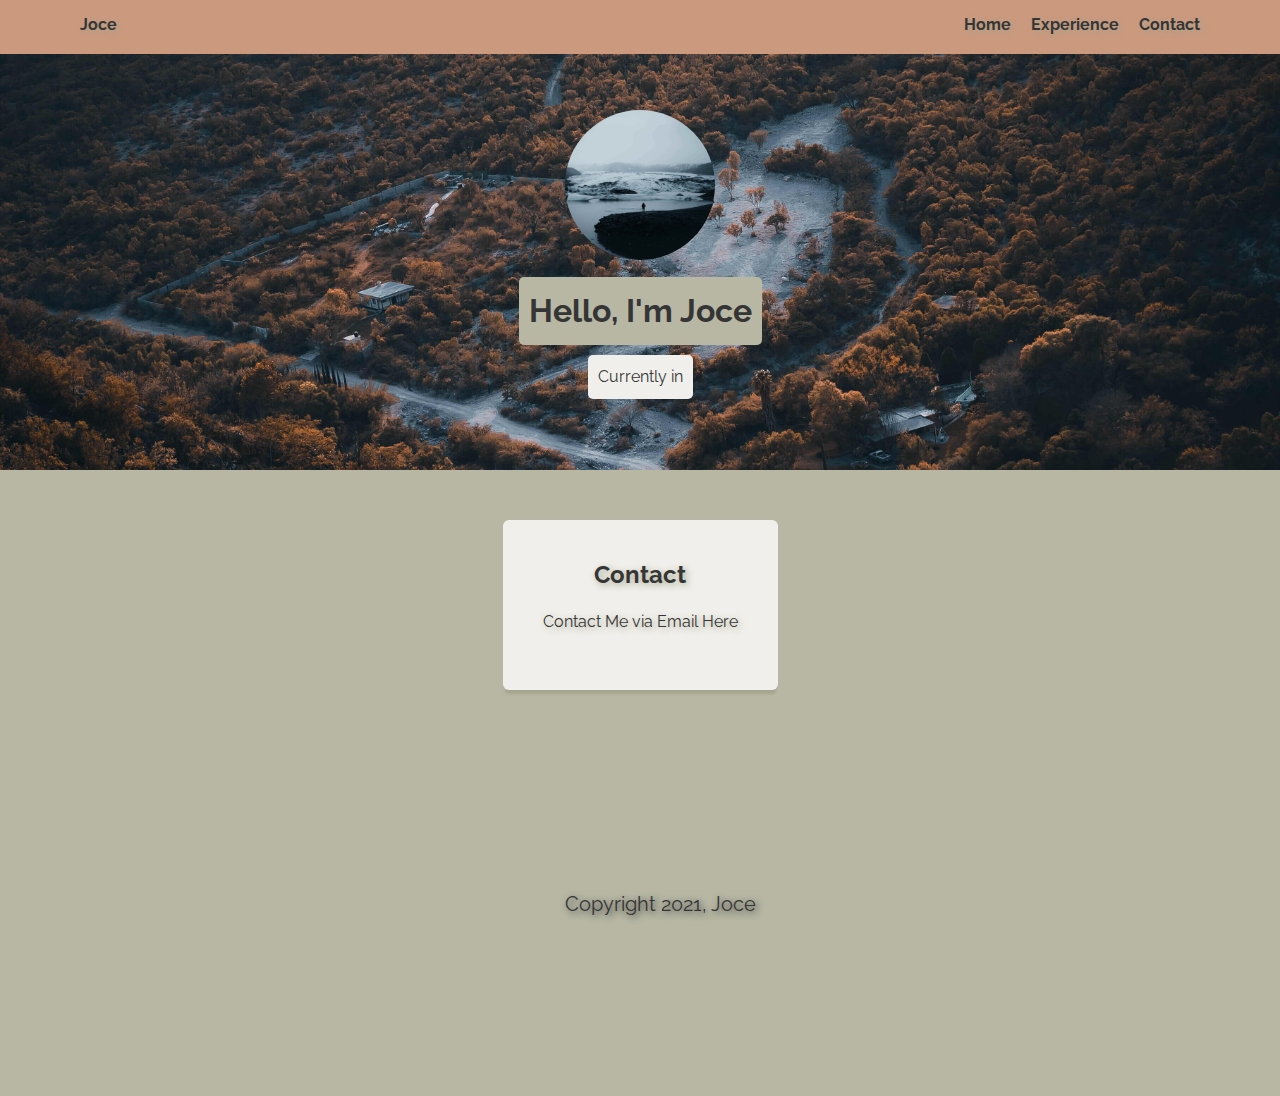
==== contact.html @ b4791da5 "Initial commit" ====
<!DOCTYPE html>
<html lang="en">

<head>
    <meta charset="utf-8">
    <title>Joce S</title>
    <meta name="viewport" content="width=device-width, initial-scale=1.0">
    <link rel="stylesheet" href="styles.css">
    <link href="https://fonts.googleapis.com/css2?family=Raleway:wght@100;400&display=swap" rel="stylesheet">
</head>

<body>

    <div class="main-nav">
        <ul class="nav">
            <li class="name">Joce</li>
            <li><a href="index.html">Home</a></li>
            <li><a href="experience.html">Experience</a></li>
            <li><a href="contact.html">Contact</a></li>
        </ul>
    </div>

    <header>
        <img src="images/Profile-1.jpg" alt="Profile Picture of me" class="profile-image">
        <h1 class="tag name">Hello, I'm Joce</h1>
        <p class="tag location">Currently in</p>
    </header>

    <main class="flex">
        <div class="card3">
            <h2>Contact</h2>
            <p> <a href="mailto:jocelynsantos02@gmail.com">Contact Me via Email Here</a> </p>
        </div>

        
   

    </main>
    <footer>
        <footer>
            <ul>
              <li><a href="https://github.com/Good-Beta" class="social github">Github</a></li>
            </ul>
        <p class="copyright">Copyright 2021, Joce</p>
    </footer>
</body>

</html>
---- styles.css ----
/* Global Layout Set-up */
* { 
  box-sizing: border-box;
}
  
body {
  margin: 0;
  padding: 0;
  text-align: center;
  font-family: 'Raleway', sans-serif;
  color: #222;
  background: #b7b7a4;
}
/* Link Styles */

a {
  text-decoration: none;
  color:#353535;
  text-shadow: 2px 2px 7px #a5a58d;
}
a:hover {
  color: #cb997e;
  font-weight: bold;
  text-shadow: 2px 2px 7px #a5a58d;
}

/* Section Styles */

.main-nav {
  width: 100%;
  background:  black;
  background:  #cb997e;
  min-height: 30px;
  padding: 10px;
  position: fixed;
  text-align: center;
}
.nav {
  display: flex;
  justify-content: space-around;
  font-weight: 700;
  list-style-type: none;
  margin: 0 auto;
  padding: 0;
}

.nav .name {
    display: block;
    margin-right: auto;
    color:#353535;
    text-shadow: 2px 2px 7px #a5a58d;
}
.nav li {
  padding: 5px 10px 10px 10px;
}
.nav a {
  transition: all .5s;
}
.nav a:hover {
  color: #f0efeb;
}

header {
  text-align: center;
  background: url('images/Background-1.jpg') no-repeat top center ;
  background-size: cover;
  overflow: hidden;
  padding-top: 60px;
}
header {
  line-height: 1.5;
}

header .profile-image {
  margin-top: 50px;
  width: 150px;
  height: 150px;
  border-radius: 50%;
}
header .profile-image:hover {
  visibility: hidden;
  transition:all 0.75s ease-out;
  opacity:0;
}
.tag {
  background-color: #b7b7a4;
  color: #353535;
  padding: 10px;
  border-radius: 5px;
  display: table;
  margin: 10px auto;
} 

.tag:hover{
  visibility: hidden;
  transition:all 0.75s ease-out;
  opacity:0;
}
.location {
  background-color:  #f0efeb;
  color: #353535;

}
.text1{
  visibility: hidden;
  opacity: 1s;
  opacity: 0;
}
h2 {
  color:#353535;
  text-shadow: 2px 2px 7px #a5a58d;
  text-align: center;
}

.card1{
  margin: 30px;
  padding: 20px 40px 40px;
  max-width: 500px;
  text-align: left;
  background: url('images/Image-1.jpg');
  background-size: cover;
  border-radius: 6px;
  box-shadow: 0 6px 3px -2px #a5a58d;
}
.card1:hover .text1{
  background:url('images/Image-1BACKGROUND');
  background-size:cover;
  margin: 30px;
  padding: 20px 40px 40px;
  max-width: 500px;
  border-radius: 6px;
  visibility: visible;
  transition:all 0.75s ease-in;
  opacity:1;

}
.text2{
  visibility: hidden;
  opacity: 1s;
  opacity: 0;
}
.card2:hover .text2{
  background:url('images/Image-2BACKGROUND');
  background-size:cover;
  margin: 30px;
  padding: 20px 40px 40px;
  max-width: 500px;
  border-radius: 6px;
  visibility: visible;
  transition:all 0.75s ease-in;
  opacity:1;
}
.card2{
  margin: 30px;
  padding: 20px 40px 40px;
  max-width: 500px;
  text-align: left;
  background: url('images/Image-2.jpg');
  background-size: cover;
  border-radius: 6px;
  box-shadow: 0 6px 3px -2px #a5a58d;
 
}

.card3{
  margin: 30px;
  padding: 20px 40px 40px;
  max-width: 500px;
  text-align: left;
  background-color: #f0efeb;
  border-radius: 6px;
  box-shadow: 0 6px 3px -2px #a5a58d;
}

ul.skills {
  padding: 0;
  text-align: center;
}

.skills li {
  border-radius: 6px;
  display: inline-block;
  background: #cb997e;
  color: white;
  padding: 5px 10px;
  margin: 2px;
}

.skills li:nth-child(odd) {
  background: #b7b7a4;
}

footer {
  width: 100%;
  min-height: 30px;
  padding: 20px 0 40px 20px;
}

footer .copyright {
  top: -8px;
  font-size: .75em;
}

footer ul {
  list-style-type: none;
  margin: 0;
  padding: 0;
}

footer ul li {
  display: inline-block;
}

a.social {
  display: inline-block;
  text-indent: -9999px;
  margin-left: 5px;
  width: 30px;
  height: 30px;
  background-size: 30px 30px;
  opacity: .4;
  transition: all .5s;
}

}
a.github {
  background-image: url(images/github.svg);
}
a.social:hover {
  opacity: 1;
}
.clearfix {
  clear: both;
}

/* Styles for larger screens */
@media screen and (min-width: 720px) {
  
  .flex {
      display: -ms-flexbox;      /* TWEENER - IE 10 */
      display: flex; 
      max-width: 1200px;
      -ms-flex-pack: distribute;
      justify-content: space-around;
      margin: 0 auto;
  }

  header {
    min-height: 470px;
  }

  .nav {
    max-width: 1200px;
    padding: 0 30px;
  }


  main {
    padding-top: 20px;
  }

  main p {
    line-height: 1.6em;
  }

  footer {
    color:#353535;
    text-shadow: 2px 2px 7px #353535;
    text-align: center;

    font-size: 1.3em;
    max-width: 1200px;
    margin: 40px auto;
  }

}
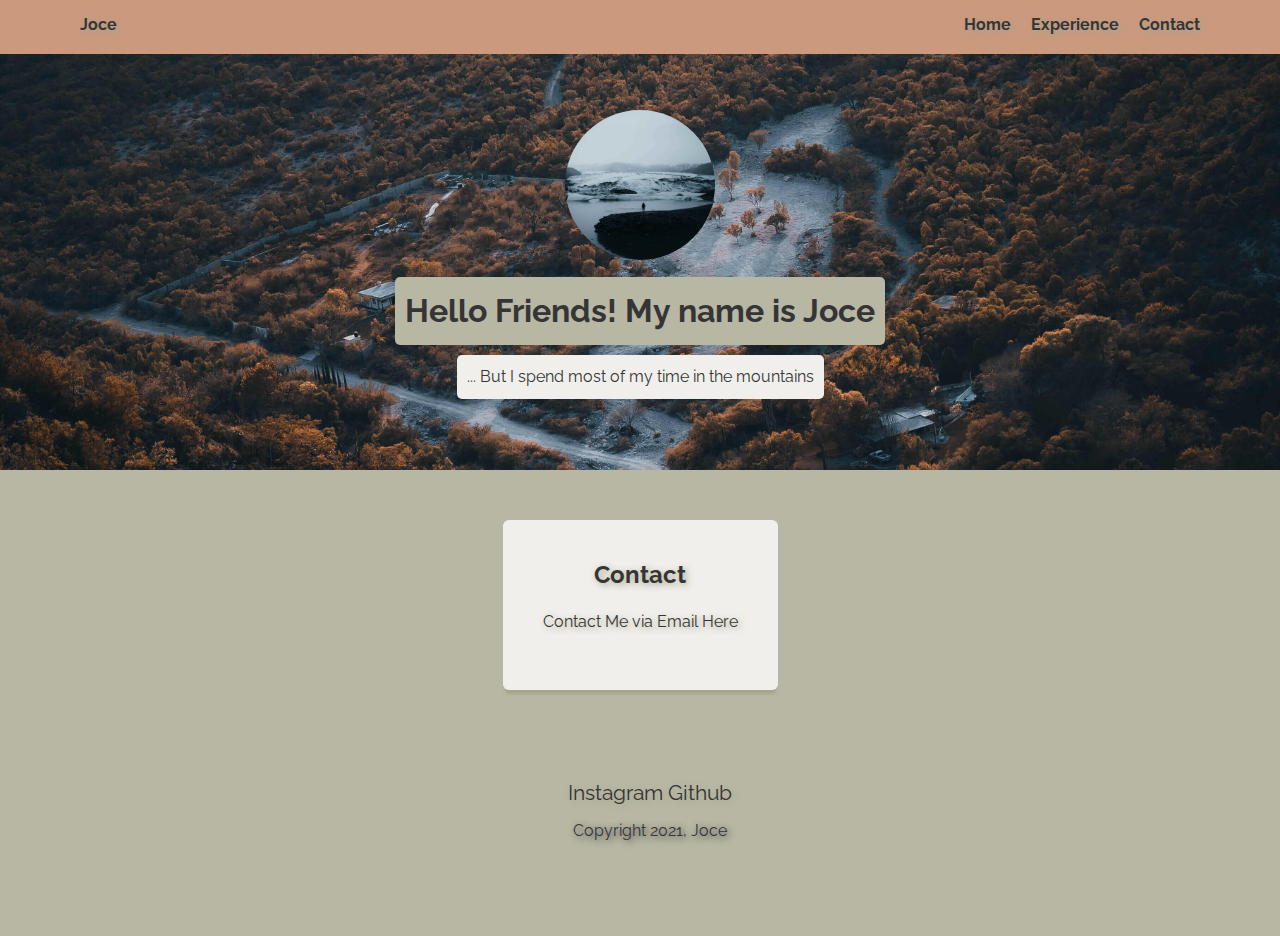
==== commit 9c69605d: "Multiple Changes" ====
--- a/contact.html
+++ b/contact.html
@@ -22,8 +22,8 @@
 
     <header>
         <img src="images/Profile-1.jpg" alt="Profile Picture of me" class="profile-image">
-        <h1 class="tag name">Hello, I'm Joce</h1>
-        <p class="tag location">Currently in</p>
+        <h1 class="tag name">Hello Friends! My name is Joce</h1>
+        <p class="tag location">... But I spend most of my time in the mountains</p>
     </header>
 
     <main class="flex">
@@ -37,9 +37,9 @@
 
     </main>
     <footer>
-        <footer>
             <ul>
-              <li><a href="https://github.com/Good-Beta" class="social github">Github</a></li>
+            <li><a href="https://www.instagram.com/_jocelynsahli_/"> Instagram</a></li>
+              <li><a href="https://github.com/Good-Beta">Github</a></li>
             </ul>
         <p class="copyright">Copyright 2021, Joce</p>
     </footer>
--- a/styles.css
+++ b/styles.css
@@ -103,7 +103,7 @@
 }
 .text1{
   visibility: hidden;
-  opacity: 1s;
+  opacity: 1;
   opacity: 0;
 }
 h2 {
@@ -136,7 +136,7 @@
 }
 .text2{
   visibility: hidden;
-  opacity: 1s;
+  opacity: 1;
   opacity: 0;
 }
 .card2:hover .text2{
@@ -218,16 +218,7 @@
   width: 30px;
   height: 30px;
   background-size: 30px 30px;
-  opacity: .4;
-  transition: all .5s;
-}
-
-}
-a.github {
-  background-image: url(images/github.svg);
-}
-a.social:hover {
-  opacity: 1;
+ 
 }
 .clearfix {
   clear: both;
@@ -267,7 +258,6 @@
     color:#353535;
     text-shadow: 2px 2px 7px #353535;
     text-align: center;
-
     font-size: 1.3em;
     max-width: 1200px;
     margin: 40px auto;
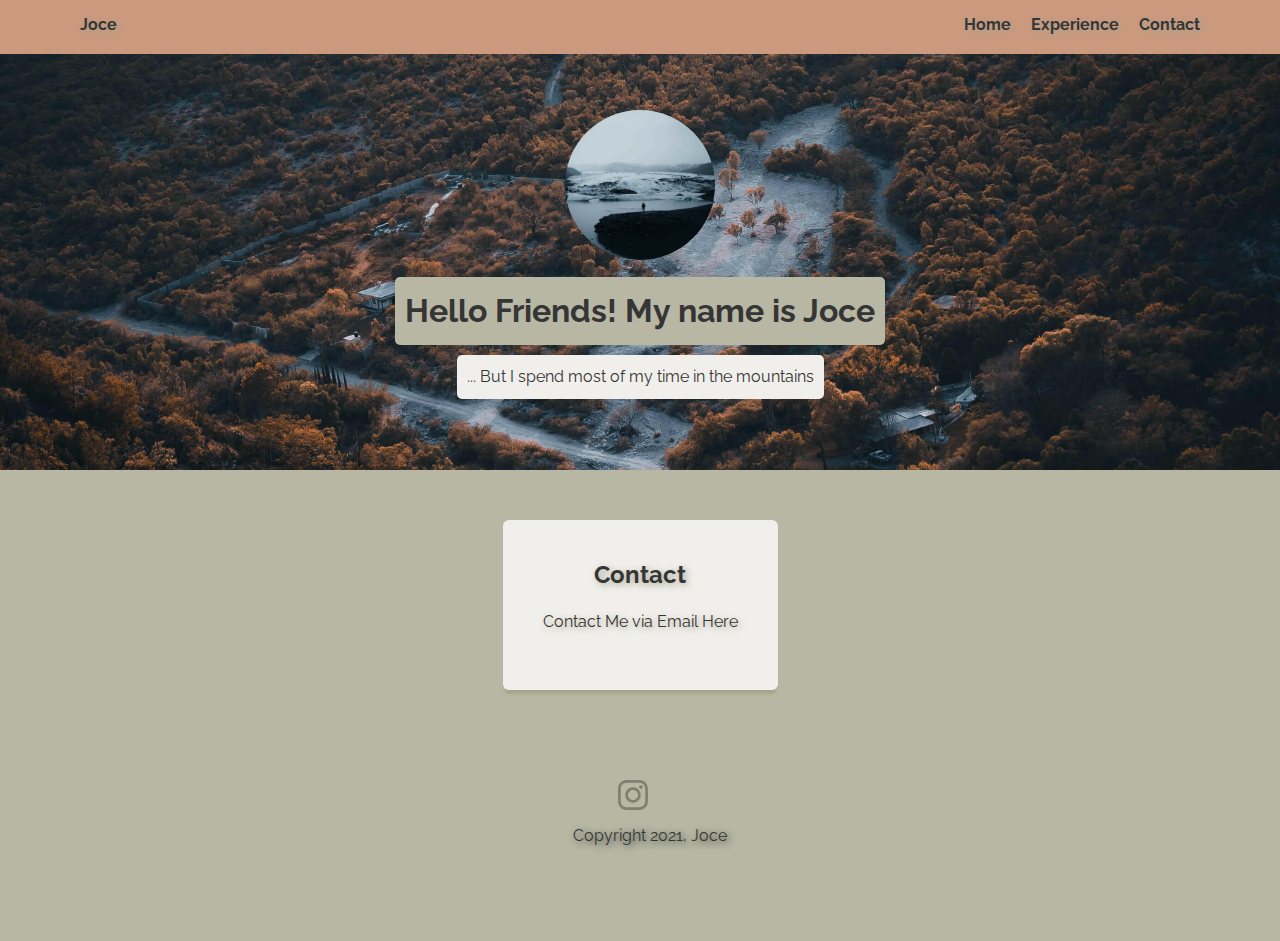
==== commit 586be07e: "Slack Changes+" ====
--- a/contact.html
+++ b/contact.html
@@ -11,14 +11,14 @@
 
 <body>
 
-    <div class="main-nav">
+    <nav>
         <ul class="nav">
             <li class="name">Joce</li>
             <li><a href="index.html">Home</a></li>
             <li><a href="experience.html">Experience</a></li>
             <li><a href="contact.html">Contact</a></li>
         </ul>
-    </div>
+    </nav>
 
     <header>
         <img src="images/Profile-1.jpg" alt="Profile Picture of me" class="profile-image">
@@ -27,10 +27,10 @@
     </header>
 
     <main class="flex">
-        <div class="card3">
+        <section id="card3">
             <h2>Contact</h2>
             <p> <a href="mailto:jocelynsantos02@gmail.com">Contact Me via Email Here</a> </p>
-        </div>
+        </section>
 
         
    
@@ -38,8 +38,8 @@
     </main>
     <footer>
             <ul>
-            <li><a href="https://www.instagram.com/_jocelynsahli_/"> Instagram</a></li>
-              <li><a href="https://github.com/Good-Beta">Github</a></li>
+            <li><a href="https://www.instagram.com/_jocelynsahli_/" class="instagram"> Instagram</a></li>
+              <li><a href="https://github.com/Good-Beta" class="github">Github</a></li>
             </ul>
         <p class="copyright">Copyright 2021, Joce</p>
     </footer>
--- a/styles.css
+++ b/styles.css
@@ -26,7 +26,7 @@
 
 /* Section Styles */
 
-.main-nav {
+nav {
   width: 100%;
   background:  black;
   background:  #cb997e;
@@ -162,7 +162,7 @@
  
 }
 
-.card3{
+#card3{
   margin: 30px;
   padding: 20px 40px 40px;
   max-width: 500px;
@@ -211,15 +211,40 @@
   display: inline-block;
 }
 
-a.social {
+.github{
+  background-image: url(images/GITHUB.svg);
   display: inline-block;
   text-indent: -9999px;
   margin-left: 5px;
   width: 30px;
   height: 30px;
   background-size: 30px 30px;
- 
-}
+  opacity: 0.3;
+  transition: transform 250ms;
+}
+
+.github:hover{
+  opacity: 1;
+  transform: translateY(-10px)
+
+}
+.instagram:hover{
+  opacity:1;
+  transform: translateY(-10px)
+}
+.instagram {
+  background-image: url(images/IG.svg);
+  display: inline-block;
+  text-indent: -9999px;
+  margin-left: 5px;
+  width: 30px;
+  height: 30px;
+  background-size: 30px 30px;
+  opacity: 0.3;
+  transition: transform 250ms;
+}
+
+
 .clearfix {
   clear: both;
 }
